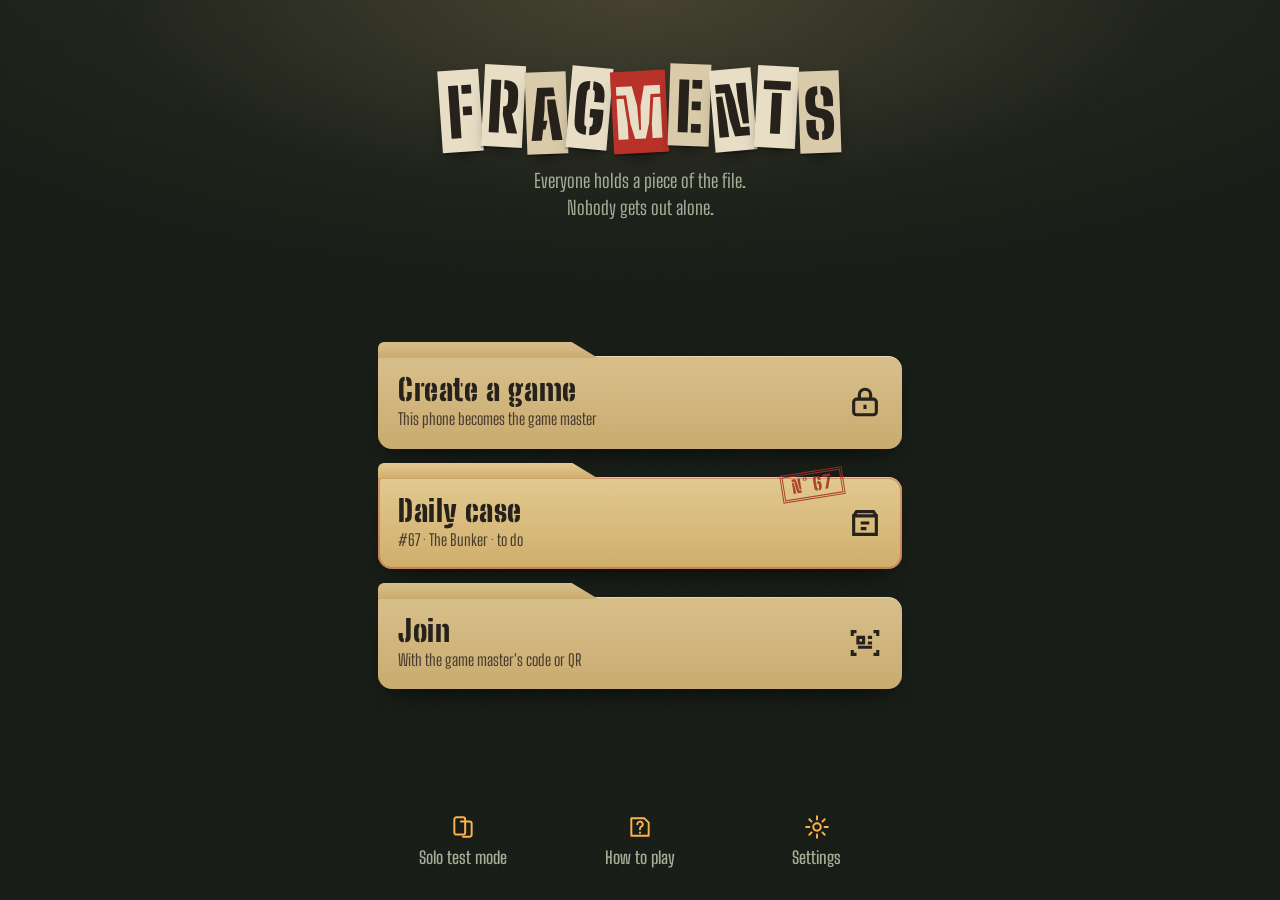
==== index.html @ fb12ce6e "Lot 18 : découpage de app.js et app.css (refactorisation pure) - js/app.js (783 lignes) → app-etat, " ====
<!doctype html>
<html lang="fr">
<head>
<meta charset="utf-8">
<meta name="viewport" content="width=device-width, initial-scale=1, viewport-fit=cover">
<title>Party game entre amis sur téléphone | Fragments</title>
<meta name="description" content="Party game entre amis sur téléphone : un jeu d'évasion coopératif de 3 à 6 joueurs où chacun tient une pièce du dossier. Gratuit, hors ligne et sans compte.">
<meta name="theme-color" content="#1b211a">
<meta name="color-scheme" content="dark">
<link rel="manifest" href="manifest.webmanifest">
<link rel="icon" href="icons/icon-192.png" type="image/png">
<link rel="apple-touch-icon" href="icons/icon-192.png">
<link rel="canonical" href="https://fragments-jeu.github.io/">
<meta property="og:type" content="website">
<meta property="og:site_name" content="Fragments">
<meta property="og:locale" content="fr_FR">
<meta property="og:title" content="Party game entre amis sur téléphone | Fragments">
<meta property="og:description" content="Party game entre amis sur téléphone : un jeu d'évasion coopératif de 3 à 6 joueurs où chacun tient une pièce du dossier. Gratuit, hors ligne et sans compte.">
<meta property="og:url" content="https://fragments-jeu.github.io/">
<meta property="og:image" content="https://fragments-jeu.github.io/og-image.png">
<meta property="og:image:width" content="1200">
<meta property="og:image:height" content="630">
<meta property="og:image:alt" content="Fragments : un F en papiers déchirés sur un bureau sous la lampe">
<meta name="twitter:card" content="summary_large_image">
<link rel="preload" href="fonts/big-shoulders-stencil-display-latin-900-normal.woff2" as="font" type="font/woff2" crossorigin>
<link rel="stylesheet" href="css/app.css">
<link rel="stylesheet" href="css/ecrans.css">
<link rel="stylesheet" href="css/documents.css">
<link rel="stylesheet" href="css/fouille.css">
<link rel="stylesheet" href="css/extras.css">
</head>
<body>
<div id="app" aria-live="polite"></div>
<noscript><p>Fragments est un party game entre amis sur téléphone : un jeu d'évasion coopératif de 3 à 6 joueurs, chacun tient une pièce du dossier. Gratuit, hors ligne, sans compte. Fragments a besoin de JavaScript.</p></noscript>
<script src="js/defi.js"></script>
<script src="js/engine.js"></script>
<script src="js/i18n.js"></script>
<script src="js/qr.js"></script>
<script src="js/docs.js"></script>
<script src="js/audio.js"></script>
<script src="js/autres-jeux.js"></script>
<script src="js/howto.js"></script>
<script src="js/share-image.js"></script>
<script src="js/app-etat.js"></script>
<script src="js/app-joueur.js"></script>
<script src="js/app-mj.js"></script>
<script src="js/app-accueil.js"></script>
<script src="js/app.js"></script>
<script type="application/ld+json">
{
  "@context": "https://schema.org",
  "@type": "VideoGame",
  "name": "Fragments",
  "url": "https://fragments-jeu.github.io/",
  "description": "Party game entre amis sur téléphone : un jeu d'évasion coopératif de 3 à 6 joueurs où chacun tient une pièce du dossier. Gratuit, hors ligne et sans compte.",
  "image": "https://fragments-jeu.github.io/og-image.png",
  "inLanguage": "fr",
  "genre": [
    "Party game",
    "Jeu d'évasion",
    "Coopération"
  ],
  "gamePlatform": [
    "Android",
    "Navigateur web"
  ],
  "applicationCategory": "GameApplication",
  "operatingSystem": "Android, Web",
  "isAccessibleForFree": true,
  "offers": {
    "@type": "Offer",
    "price": "0",
    "priceCurrency": "EUR"
  },
  "author": {
    "@type": "Person",
    "name": "Aulit42369",
    "url": "https://aulit42369.github.io/Site/"
  },
  "playMode": "CoOp",
  "numberOfPlayers": {
    "@type": "QuantitativeValue",
    "minValue": 3,
    "maxValue": 6
  }
}
</script>
</body>
</html>
---- css/app.css ----
/* FRAGMENTS — feuille de style
 * Direction : « dossier sous la lampe ». Bureau d'acier olive, papiers vieillis, voyants ambrés.
 * Chaque scénario repeint le bureau (data-theme sur <body>).
 */
@font-face { font-family: 'Stencil'; src: url('../fonts/big-shoulders-stencil-display-latin-900-normal.woff2') format('woff2'); font-weight: 900; font-display: swap; }
@font-face { font-family: 'Stencil'; src: url('../fonts/big-shoulders-stencil-display-latin-700-normal.woff2') format('woff2'); font-weight: 700; font-display: swap; }
@font-face { font-family: 'Shoulders'; src: url('../fonts/big-shoulders-text-latin-400-normal.woff2') format('woff2'); font-weight: 400; font-display: swap; }
@font-face { font-family: 'Shoulders'; src: url('../fonts/big-shoulders-text-latin-600-normal.woff2') format('woff2'); font-weight: 600; font-display: swap; }
@font-face { font-family: 'Shoulders'; src: url('../fonts/big-shoulders-text-latin-800-normal.woff2') format('woff2'); font-weight: 800; font-display: swap; }
@font-face { font-family: 'Typewriter'; src: url('../fonts/courier-prime-latin-400-normal.woff2') format('woff2'); font-weight: 400; font-display: swap; }
@font-face { font-family: 'Typewriter'; src: url('../fonts/courier-prime-latin-700-normal.woff2') format('woff2'); font-weight: 700; font-display: swap; }
@font-face { font-family: 'Typewriter'; src: url('../fonts/courier-prime-latin-400-italic.woff2') format('woff2'); font-weight: 400; font-style: italic; font-display: swap; }
@font-face { font-family: 'Hand'; src: url('../fonts/caveat-latin-500-normal.woff2') format('woff2'); font-weight: 500; font-display: swap; }
@font-face { font-family: 'Hand'; src: url('../fonts/caveat-latin-700-normal.woff2') format('woff2'); font-weight: 700; font-display: swap; }

:root {
  --desk: #1b211a;
  --desk-2: #252c22;
  --desk-3: #323b2e;
  --rule: #48543f;
  --chalk: #e4e6d6;
  --chalk-dim: #a7ad97;
  --glow: #ffb24a;
  --glow-dim: #5e4520;
  --glow-ghost: rgba(255, 178, 74, 0.08);
  --paper: #e8dec6;
  --paper-2: #d9cba9;
  --ink: #26211a;
  --ink-soft: #5b5244;
  --red: #b8322a;
  --ok: #8fd18a;
  --blue: #1e4a73;
  --blue-line: #cfe3f2;
  --f-stencil: 'Stencil', 'Impact', sans-serif;
  --f-ui: 'Shoulders', 'Arial Narrow', sans-serif;
  --f-type: 'Typewriter', 'Courier New', monospace;
  --f-hand: 'Hand', 'Segoe Print', cursive;
  --safe-b: env(safe-area-inset-bottom, 0px);
  --safe-t: env(safe-area-inset-top, 0px);
  color-scheme: dark;
}
body[data-theme='train'] {
  --desk: #22151a; --desk-2: #301d24; --desk-3: #40272f; --rule: #5c3a44;
  --chalk: #f0e3d4; --chalk-dim: #bca596;
  --glow: #e8c07a; --glow-dim: #5f4a2b; --glow-ghost: rgba(232, 192, 122, 0.08);
}
body[data-theme='manoir'] {
  --desk: #19141f; --desk-2: #241c2c; --desk-3: #33283d; --rule: #4f3f5c;
  --chalk: #ece4f0; --chalk-dim: #ab9db6;
  --glow: #f3d38a; --glow-dim: #5b4a2a; --glow-ghost: rgba(243, 211, 138, 0.08);
}

* { box-sizing: border-box; -webkit-tap-highlight-color: transparent; }
html, body { margin: 0; height: 100%; }
body {
  background-color: var(--desk);
  background-image:
    radial-gradient(120% 70% at 50% -10%, rgba(255, 220, 160, 0.10), transparent 60%),
    url("data:image/svg+xml,%3Csvg xmlns='http://www.w3.org/2000/svg' width='180' height='180'%3E%3Cfilter id='n'%3E%3CfeTurbulence type='fractalNoise' baseFrequency='.9' numOctaves='3' stitchTiles='stitch'/%3E%3CfeColorMatrix values='0 0 0 0 0 0 0 0 0 0 0 0 0 0 0 0 0 0 .55 0'/%3E%3C/filter%3E%3Crect width='180' height='180' filter='url(%23n)' opacity='.35'/%3E%3C/svg%3E");
  color: var(--chalk);
  font-family: var(--f-ui);
  font-size: 18px;
  line-height: 1.4;
  overscroll-behavior: none;
  -webkit-font-smoothing: antialiased;
  transition: background-color 0.6s;
}
button { font: inherit; color: inherit; background: none; border: 0; padding: 0; cursor: pointer; }
input { font: inherit; }
:focus-visible { outline: 2px solid var(--glow); outline-offset: 3px; }
.sr { position: absolute; width: 1px; height: 1px; overflow: hidden; clip: rect(0 0 0 0); }
[hidden] { display: none !important; }

#app { min-height: 100%; display: flex; flex-direction: column; }
.screen { flex: 1; display: flex; flex-direction: column; padding: calc(14px + var(--safe-t)) 18px calc(18px + var(--safe-b)); max-width: 560px; width: 100%; margin: 0 auto; }

/* ---------- barre du haut ---------- */
.topbar { display: flex; align-items: center; gap: 10px; min-height: 44px; margin-bottom: 10px; }
.topbar h2 { margin: 0; font-family: var(--f-stencil); font-weight: 700; font-size: 26px; letter-spacing: 0.04em; flex: 1; }
.iconbtn { width: 44px; height: 44px; display: grid; place-items: center; border-radius: 50%; color: var(--chalk-dim); }
.iconbtn:active { background: var(--desk-3); }
.iconbtn svg { width: 24px; height: 24px; stroke: currentColor; fill: none; stroke-width: 2; stroke-linecap: round; stroke-linejoin: round; }

/* ---------- accueil ---------- */
.home { justify-content: space-between; }
.lamp { position: fixed; inset: 0 0 auto 0; height: 60vh; pointer-events: none; background: radial-gradient(60% 55% at 50% 0%, rgba(255, 214, 150, 0.13), transparent 70%); animation: lamp 7s infinite; z-index: 0; }
@keyframes lamp { 0%, 91%, 100% { opacity: 1; } 92% { opacity: 0.35; } 93% { opacity: 1; } 95% { opacity: 0.6; } 96% { opacity: 1; } }
.home > * { position: relative; z-index: 1; }
.title-wrap { margin-top: 6vh; text-align: center; }
.scraps { display: flex; justify-content: center; gap: 2px; perspective: 600px; }
.scrap {
  display: inline-block; font-family: var(--f-stencil); font-weight: 900; font-size: clamp(44px, 13.4vw, 66px); line-height: 1;
  color: var(--ink); background: var(--paper); padding: 10px 3px 6px; min-width: 0.62em; text-align: center;
  box-shadow: 0 2px 0 rgba(0, 0, 0, 0.25), 0 10px 18px -8px rgba(0, 0, 0, 0.6);
  transform: translate(var(--dx), var(--dy)) rotate(var(--r));
  animation: scrap-in 0.9s cubic-bezier(.2, .9, .25, 1.1) backwards; animation-delay: var(--d);
}
.scrap:nth-child(3n) { background: var(--paper-2); }
.scrap.red { background: var(--red); color: var(--paper); }
@keyframes scrap-in { from { transform: translate(calc(var(--dx) * 9), calc(var(--dy) * 9 - 60px)) rotate(calc(var(--r) * 8)); opacity: 0; } }
.subtitle { margin: 18px auto 0; max-width: 30ch; color: var(--chalk-dim); font-size: 19px; }

.folders { display: grid; gap: 14px; margin: 26px 0 8px; }
.folder {
  position: relative; text-align: left; padding: 18px 20px 18px; border-radius: 4px 14px 14px 14px;
  background: linear-gradient(180deg, #d8bf8a, #c9ab70); color: var(--ink);
  box-shadow: inset 0 1px 0 rgba(255, 255, 255, .35), 0 12px 24px -12px rgba(0, 0, 0, .8);
  margin-top: 14px; display: grid; grid-template-columns: 1fr auto; align-items: center; gap: 4px 12px;
}
.folder::before { content: ''; position: absolute; left: 0; top: -14px; width: 42%; height: 16px; background: inherit; border-radius: 6px 10px 0 0; clip-path: polygon(0 0, 88% 0, 100% 100%, 0 100%); }
.folder b { font-family: var(--f-stencil); font-weight: 900; font-size: 30px; letter-spacing: .02em; line-height: 1; }
.folder span { grid-column: 1; font-size: 16px; color: #4a3d2d; }
.folder svg { grid-row: 1 / 3; grid-column: 2; width: 34px; height: 34px; stroke: var(--ink); fill: none; stroke-width: 2.2; }
.folder.alt { background: linear-gradient(180deg, #a9b59a, #95a285); }
.folder:active { transform: translateY(2px); }
.minor { display: flex; justify-content: space-between; gap: 6px; margin-top: 10px; }
.minor button { flex: 1; padding: 12px 6px; color: var(--chalk-dim); font-weight: 600; font-size: 17px; display: flex; flex-direction: column; align-items: center; gap: 6px; border-radius: 10px; }
.minor button:active { background: var(--desk-3); }
.minor svg { width: 26px; height: 26px; stroke: var(--glow); fill: none; stroke-width: 1.8; stroke-linecap: round; stroke-linejoin: round; }

/* ---------- formulaires / boutons ---------- */
.btn {
  display: flex; width: 100%; align-items: center; justify-content: center; gap: 10px; min-height: 56px; padding: 0 22px; border-radius: 12px;
  font-weight: 800; font-size: 21px; letter-spacing: .02em;
  background: var(--glow); color: #241a08;
  box-shadow: inset 0 -3px 0 rgba(0, 0, 0, .25), 0 0 24px -6px var(--glow);
}
.btn svg { width: 22px; height: 22px; flex: none; stroke: currentColor; fill: none; stroke-width: 2.2; stroke-linecap: round; stroke-linejoin: round; }
.btn:active { transform: translateY(2px); box-shadow: inset 0 -1px 0 rgba(0, 0, 0, .25); }
.btn.ghost { background: transparent; color: var(--chalk); box-shadow: inset 0 0 0 1.5px var(--rule); }
.btn.danger { background: transparent; color: #ff8f84; box-shadow: inset 0 0 0 1.5px #6b2a26; }
.btn[disabled] { opacity: .4; pointer-events: none; }
.row { display: flex; gap: 10px; }
.row > * { flex: 1; }
.stack { display: grid; gap: 12px; }
.label { font-size: 16px; color: var(--chalk-dim); font-weight: 600; margin: 18px 0 8px; }
.grow { flex: 1; }
---- css/ecrans.css ----
/* FRAGMENTS — écrans : création, lobby, console MJ et serrure, onglets, surcouches, fin, vue joueur (suite de app.css). */
/* sélection du scénario */
.dossiers { display: grid; gap: 12px; }
.dossier {
  text-align: left; display: grid; grid-template-columns: 64px 1fr; gap: 0 14px; align-items: center; padding: 14px; border-radius: 12px;
  background: var(--desk-2); box-shadow: inset 0 0 0 1.5px var(--rule);
}
.dossier[aria-pressed='true'] { box-shadow: inset 0 0 0 2px var(--glow), 0 0 26px -10px var(--glow); background: var(--desk-3); }
.dossier .seal { grid-row: 1 / 4; width: 64px; height: 64px; border-radius: 50%; display: grid; place-items: center; background: var(--paper); color: var(--ink); }
.dossier .seal svg { width: 34px; height: 34px; stroke: var(--ink); fill: none; stroke-width: 1.8; }
.dossier[data-theme='train'] .seal { background: #e2c88d; }
.dossier[data-theme='manoir'] .seal { background: #cfc0e0; }
.dossier b { font-family: var(--f-stencil); font-size: 26px; font-weight: 900; line-height: 1.05; }
.dossier i { font-style: normal; color: var(--chalk-dim); font-size: 16px; }
.dossier small { color: var(--glow); font-size: 15px; font-weight: 600; }
.counter { display: grid; grid-template-columns: repeat(4, 1fr); gap: 8px; }
.counter button { height: 64px; border-radius: 12px; font-family: var(--f-stencil); font-size: 34px; font-weight: 900; background: var(--desk-2); box-shadow: inset 0 0 0 1.5px var(--rule); }
.counter button[aria-pressed='true'] { background: var(--glow); color: #241a08; box-shadow: 0 0 20px -6px var(--glow); }
.toggle { display: flex; align-items: center; gap: 14px; padding: 14px 0; border-bottom: 1px solid var(--rule); font-size: 19px; }
.toggle span { flex: 1; }
.toggle small { display: block; color: var(--chalk-dim); font-size: 15px; }
.switch { position: relative; width: 58px; height: 32px; border-radius: 16px; background: var(--desk-3); box-shadow: inset 0 0 0 1.5px var(--rule); flex: none; }
.switch::after { content: ''; position: absolute; left: 4px; top: 4px; width: 24px; height: 24px; border-radius: 50%; background: var(--chalk-dim); transition: transform .2s, background .2s; }
.switch[aria-checked='true'] { background: var(--glow-dim); }
.switch[aria-checked='true']::after { transform: translateX(26px); background: var(--glow); box-shadow: 0 0 10px var(--glow); }

.codefield {
  width: 100%; height: 72px; border-radius: 12px; border: 0; text-align: center; text-transform: uppercase;
  font-family: var(--f-stencil); font-weight: 900; font-size: 38px; letter-spacing: .12em;
  background: #0f130e; color: var(--glow); box-shadow: inset 0 3px 10px rgba(0, 0, 0, .7), inset 0 0 0 1.5px var(--rule);
  text-shadow: 0 0 12px var(--glow);
}
.codefield::placeholder { color: #7e5d2b; text-shadow: none; }
.err { color: #ff8f84; font-size: 16px; min-height: 22px; margin-top: 6px; }

/* ---------- lobby MJ ---------- */
.ticket-code { margin: 6px auto 0; text-align: center; }
.ticket-code .big { font-family: var(--f-stencil); font-weight: 900; font-size: 46px; letter-spacing: .08em; color: var(--glow); text-shadow: 0 0 18px var(--glow); }
.qr { width: 210px; height: 210px; margin: 10px auto; padding: 10px; background: var(--paper); border-radius: 6px; transform: rotate(-1.2deg); box-shadow: 0 16px 30px -14px #000; }
.qr svg { width: 100%; height: 100%; display: block; }
.intro { font-family: var(--f-type); font-size: 17px; line-height: 1.55; color: var(--paper); background: rgba(0, 0, 0, .22); padding: 16px; border-left: 3px solid var(--glow); border-radius: 0 8px 8px 0; }
.intro p { margin: 0 0 10px; }
.intro p:last-child { margin: 0; }

/* ---------- console MJ ---------- */
.vfd {
  position: relative; margin: 2px 0 12px; padding: 14px 16px 10px; border-radius: 14px;
  background: linear-gradient(180deg, #0e110d, #151a13); box-shadow: inset 0 2px 12px #000, 0 0 0 1.5px var(--rule), 0 1px 0 4px var(--desk-2);
}
body[data-theme='train'] .vfd { background: linear-gradient(180deg, #120a0d, #1b1014); }
body[data-theme='manoir'] .vfd { background: linear-gradient(180deg, #0f0b13, #17111c); }
.vfd .time { position: relative; text-align: center; font-family: var(--f-ui); font-weight: 800; font-size: 96px; line-height: .95; font-variant-numeric: tabular-nums; letter-spacing: .02em; }
.vfd .time .ghost { position: absolute; inset: 0; color: var(--glow-ghost); }
.vfd .time .live { position: relative; color: var(--glow); text-shadow: 0 0 6px var(--glow), 0 0 28px color-mix(in srgb, var(--glow) 60%, transparent); }
.vfd.low .time .live { color: #ff6a55; text-shadow: 0 0 6px #ff6a55, 0 0 28px #ff2a10; animation: pulse 1s infinite; }
.vfd.paused .time .live { animation: blink 1.2s steps(2) infinite; }
@keyframes blink { 50% { opacity: .15; } }
@keyframes pulse { 50% { opacity: .7; } }
.vfd .meta { display: flex; justify-content: space-between; align-items: center; margin-top: 6px; color: var(--chalk-dim); font-size: 15px; }
.pips { display: flex; gap: 7px; }
.pip { width: 14px; height: 14px; border-radius: 50%; background: #2a2f27; box-shadow: inset 0 1px 2px #000; }
.pip.done { background: var(--ok); box-shadow: 0 0 10px var(--ok); }
.pip.now { background: var(--glow); box-shadow: 0 0 10px var(--glow); animation: pulse 1.6s infinite; }
.stage-head { display: flex; align-items: baseline; gap: 10px; margin: 2px 0 2px; }
.stage-head .n { font-family: var(--f-stencil); font-weight: 900; font-size: 18px; color: var(--glow); }
.stage-head h3 { margin: 0; font-family: var(--f-stencil); font-weight: 900; font-size: 30px; line-height: 1.05; }
.prompt { color: var(--chalk-dim); font-size: 17px; margin: 0 0 10px; }
.prompt a.legal { display: inline-block; padding: 10px 0; color: var(--glow); }

/* serrure */
.lock { border-radius: 16px; padding: 14px; background: linear-gradient(180deg, #3b3f37, #2a2d27); box-shadow: inset 0 1px 0 rgba(255, 255, 255, .12), 0 18px 30px -18px #000; }
body[data-theme='train'] .lock { background: linear-gradient(180deg, #5a4630, #3c2e1f); }
body[data-theme='manoir'] .lock { background: linear-gradient(180deg, #403448, #2b2231); }
.slots { display: flex; justify-content: center; gap: 6px; padding: 12px 8px; border-radius: 10px; background: #0d0f0c; box-shadow: inset 0 2px 8px #000; min-height: 66px; flex-wrap: wrap; }
.slot { width: 34px; height: 44px; display: grid; place-items: center; border-bottom: 2px solid #3e4639; font-family: var(--f-stencil); font-weight: 900; font-size: 34px; color: var(--glow); text-shadow: 0 0 10px var(--glow); }
.slot.cur { border-color: var(--glow); }
.slots.wrong { animation: shake .4s; }
.slots.wrong .slot { color: #ff6a55; text-shadow: 0 0 10px #ff2a10; }
.slots.right .slot { color: var(--ok); text-shadow: 0 0 12px var(--ok); }
@keyframes shake { 20%, 60% { transform: translateX(-8px); } 40%, 80% { transform: translateX(8px); } }
.keys { display: grid; gap: 7px; margin-top: 12px; }
.keys.digits { grid-template-columns: repeat(3, 1fr); }
.keys.letters { grid-template-columns: repeat(10, 1fr); gap: 5px; }
.key {
  height: 58px; border-radius: 10px; font-family: var(--f-stencil); font-weight: 900; font-size: 28px; color: #e9e6da;
  background: linear-gradient(180deg, #5a5f55, #44483f); box-shadow: inset 0 1px 0 rgba(255, 255, 255, .25), inset 0 -3px 0 rgba(0, 0, 0, .35), 0 3px 4px -2px #000;
}
.keys.letters .key { height: 50px; font-size: 21px; border-radius: 7px; }
.key:active { transform: translateY(2px); box-shadow: inset 0 1px 0 rgba(255, 255, 255, .15), 0 1px 2px #000; background: linear-gradient(180deg, #4b5047, #3a3e36); }
.key.fn { font-family: var(--f-ui); font-size: 17px; font-weight: 800; }
.key.go { background: linear-gradient(180deg, #e5a845, #b67d23); color: #241a08; }
.keys.letters .key.wide { grid-column: span 2; }
.keys.letters .key.wide3 { grid-column: span 3; }

.tools { display: grid; grid-template-columns: 1fr 1fr; gap: 10px; margin-top: 12px; }
.tools .btn { min-height: 50px; font-size: 18px; }
.hintbox { margin-top: 12px; display: grid; gap: 8px; }
.hint { font-family: var(--f-type); font-size: 16px; color: var(--ink); background: #f3e7a6; padding: 12px 14px 12px 40px; position: relative; transform: rotate(-.4deg); box-shadow: 0 8px 14px -10px #000; }
.hint:nth-child(2) { transform: rotate(.5deg); }
.hint::before { content: attr(data-n); position: absolute; left: 12px; top: 10px; font-family: var(--f-stencil); font-weight: 900; color: var(--red); font-size: 20px; }

/* onglets mode MJ joueur / solo */
.tabs { display: flex; gap: 6px; overflow-x: auto; margin: 0 -18px 12px; padding: 0 18px 2px; scrollbar-width: none; }
.tabs button { flex: none; padding: 9px 16px; border-radius: 999px; font-weight: 800; font-size: 16px; color: var(--chalk-dim); box-shadow: inset 0 0 0 1.5px var(--rule); }
.tabs button[aria-selected='true'] { background: var(--chalk); color: var(--desk); box-shadow: none; }

/* ---------- surcouches ---------- */
.overlay { position: fixed; inset: 0; z-index: 50; display: flex; align-items: center; justify-content: center; padding: 20px; background: rgba(5, 6, 4, .82); backdrop-filter: blur(3px); animation: fade .25s; }
@keyframes fade { from { opacity: 0; } }
.card { width: 100%; max-width: 440px; border-radius: 16px; padding: 24px 20px; background: var(--desk-2); box-shadow: 0 0 0 1.5px var(--rule), 0 30px 60px -20px #000; }
.card h3 { margin: 0 0 8px; font-family: var(--f-stencil); font-weight: 900; font-size: 32px; }
.card p { margin: 0 0 14px; color: var(--chalk-dim); }
.password { margin: 8px 0 18px; padding: 18px 10px; text-align: center; background: var(--paper); color: var(--ink); font-family: var(--f-stencil); font-weight: 900; font-size: 40px; letter-spacing: .14em; transform: rotate(-1deg); box-shadow: 0 14px 24px -12px #000; position: relative; }
.password::after { content: ''; position: absolute; left: 50%; top: -10px; width: 80px; height: 22px; margin-left: -40px; background: rgba(240, 230, 200, .55); transform: rotate(3deg); }

/* ---------- fin ---------- */
.end { text-align: center; justify-content: center; gap: 4px; }
.end .verdict { font-family: var(--f-stencil); font-weight: 900; font-size: 54px; line-height: 1; margin: 10px 0 4px; }
.stars { display: flex; justify-content: center; gap: 10px; margin: 16px 0; }
.stars svg { width: 62px; height: 62px; }
.stars .on path { fill: var(--glow); stroke: var(--glow); }
.stars .on svg { overflow: visible; filter: drop-shadow(0 0 8px var(--glow)); }
.stars .off path { fill: none; stroke: var(--rule); stroke-width: 1.5; }
.stars span { animation: star-in .6s cubic-bezier(.2, 1.4, .4, 1) backwards; }
.stars span:nth-child(2) { animation-delay: .25s; }
.stars span:nth-child(3) { animation-delay: .5s; }
@keyframes star-in { from { transform: scale(0) rotate(-60deg); opacity: 0; } }
.stats { display: grid; grid-template-columns: repeat(3, 1fr); gap: 8px; margin: 10px 0 18px; }
.stats div { padding: 12px 6px; border-radius: 10px; background: var(--desk-2); }
.stats b { display: block; font-family: var(--f-stencil); font-weight: 900; font-size: 30px; color: var(--glow); }
.stats small { color: var(--chalk-dim); font-size: 15px; }
.share-text { font-family: var(--f-type); font-size: 15px; background: rgba(0, 0, 0, .3); padding: 12px; border-radius: 8px; margin-bottom: 14px; color: var(--paper); }

/* ---------- vue joueur ---------- */
.pl-head { display: flex; align-items: center; gap: 10px; }
.pl-head .badge { font-family: var(--f-stencil); font-weight: 900; font-size: 20px; color: #241a08; background: var(--glow); padding: 4px 10px; border-radius: 6px; }
.pl-head .what { flex: 1; min-width: 0; }
.pl-head .what small { display: block; color: var(--chalk-dim); font-size: 15px; }
.pl-head .what b { display: block; font-family: var(--f-stencil); font-weight: 900; font-size: 24px; line-height: 1.05; white-space: nowrap; overflow: hidden; text-overflow: ellipsis; }
.deck { display: flex; overflow-x: auto; scroll-snap-type: x mandatory; gap: 14px; margin: 12px -18px 0; padding: 8px 18px 14px; scrollbar-width: none; flex: 1; align-items: flex-start; }
.deck::-webkit-scrollbar { display: none; }
.deck > .doc { scroll-snap-align: center; flex: 0 0 calc(100% - 8px); }
.dots { display: flex; justify-content: center; gap: 8px; min-height: 12px; }
.dots i { width: 8px; height: 8px; border-radius: 50%; background: var(--rule); transition: background .2s, transform .2s; }
.dots i.on { background: var(--glow); transform: scale(1.3); }
.passbar { display: flex; gap: 8px; margin-top: 10px; padding-top: 12px; border-top: 1px dashed var(--rule); }
.passbar input { flex: 1; min-width: 0; height: 56px; padding: 0 14px; border-radius: 12px; border: 0; text-transform: uppercase; letter-spacing: .1em; font-family: var(--f-stencil); font-weight: 900; font-size: 24px; background: #0f130e; color: var(--glow); box-shadow: inset 0 2px 8px #000, inset 0 0 0 1.5px var(--rule); }
.passbar input::placeholder { color: var(--chalk-dim); letter-spacing: 0; font-family: var(--f-ui); font-weight: 600; font-size: 17px; text-transform: none; }
.passbar .btn { min-height: 56px; padding: 0 18px; width: auto; }
---- css/documents.css ----
/* FRAGMENTS — documents (papier, note, téléscripteur, polaroid, plan, calque, billet, tarot) + comment jouer. */
/* ================= DOCUMENTS ================= */
.doc { position: relative; color: var(--ink); font-family: var(--f-type); font-size: 16.5px; line-height: 1.5; padding: 20px 18px 18px; }
.doc .dref { font-family: var(--f-type); font-size: 13px; color: var(--ink-soft); margin-bottom: 6px; }
.doc .dtitle { font-family: var(--f-type); font-weight: 700; font-size: 18px; margin: 0 0 12px; line-height: 1.25; }
.doc p { margin: 0 0 10px; }
.doc b, .doc strong { font-weight: 700; background: linear-gradient(transparent 60%, rgba(184, 50, 42, .22) 60%); }
.redact { background: #111; color: #111; padding: 0 2px; border-radius: 1px; letter-spacing: -.02em; user-select: none; }
.doc ul { margin: 0 0 10px; padding-left: 18px; }
.doc li { margin-bottom: 6px; }
.doc table { width: 100%; border-collapse: collapse; margin: 4px 0 10px; font-size: 15px; }
.doc th { text-align: left; font-weight: 700; border-bottom: 1.5px solid currentColor; padding: 4px 4px; }
.doc td { border-bottom: 1px dotted rgba(0, 0, 0, .35); padding: 5px 4px; vertical-align: top; }
.doc .sign { font-family: var(--f-hand); font-size: 26px; text-align: right; margin-top: 6px; color: #23396e; }
.doc .stamp {
  position: absolute; right: 14px; bottom: 16px; transform: rotate(-12deg); padding: 3px 10px; border: 3px double var(--red); color: var(--red);
  font-family: var(--f-stencil); font-weight: 900; font-size: 22px; opacity: .9; mix-blend-mode: multiply; pointer-events: none;
}
.doc svg.fig { display: block; width: 100%; height: auto; margin: 4px 0 10px; }

/* papier dactylographié */
.doc.paper, .doc.file, .doc.diary {
  background: var(--paper);
  background-image: url("data:image/svg+xml,%3Csvg xmlns='http://www.w3.org/2000/svg' width='200' height='200'%3E%3Cfilter id='n'%3E%3CfeTurbulence type='fractalNoise' baseFrequency='.65' numOctaves='2'/%3E%3CfeColorMatrix values='0 0 0 0 .45 0 0 0 0 .35 0 0 0 0 .2 0 0 0 .5 0'/%3E%3C/filter%3E%3Crect width='200' height='200' filter='url(%23n)' opacity='.28'/%3E%3C/svg%3E"),
    radial-gradient(130% 90% at 50% 40%, transparent 55%, rgba(120, 80, 30, .25));
  box-shadow: 0 1px 0 rgba(255, 255, 255, .4) inset, 0 18px 30px -18px #000;
  border-radius: 2px;
}
.doc.file { padding-top: 34px; }
.doc.file::before { content: ''; position: absolute; left: 18px; top: 12px; width: 46px; height: 10px; border-radius: 5px; background: #8b8b85; box-shadow: 70px 0 0 #8b8b85; opacity: .55; }
.doc.file .dref { position: absolute; right: 14px; top: 10px; }
.doc.diary { background-color: #efe4cf; font-family: var(--f-hand); font-size: 25px; line-height: 1.25; color: #2d2a52; padding-left: 38px; background-image: repeating-linear-gradient(transparent 0 30px, rgba(70, 90, 160, .22) 30px 31px), linear-gradient(90deg, transparent 26px, rgba(184, 50, 42, .4) 26px 27.5px, transparent 27.5px); }
.doc.diary .dtitle { font-family: var(--f-hand); font-size: 28px; font-weight: 700; color: #2d2a52; }
.doc.diary .dref { font-family: var(--f-type); }

/* note manuscrite */
.doc.note {
  background: #f1e9a8; font-family: var(--f-hand); font-size: 26px; line-height: 1.2; color: #23285a; transform: rotate(-.8deg);
  box-shadow: 0 22px 26px -20px #000; clip-path: polygon(0 2%, 7% 0, 18% 1.5%, 33% 0, 51% 1%, 68% 0, 84% 1.6%, 100% 0, 99% 100%, 0 99%);
}
.doc.note .dtitle { font-family: var(--f-hand); font-size: 22px; font-weight: 500; color: #6d6435; margin-bottom: 6px; }
.doc.note .dref { display: none; }
.doc.note b { background: linear-gradient(transparent 70%, rgba(220, 60, 40, .45) 70%); }

/* téléscripteur */
.doc.telex {
  background: #ece9df; font-family: var(--f-type); text-transform: none; letter-spacing: .01em;
  border-top: 10px solid transparent; border-bottom: 10px solid transparent;
  background-image: radial-gradient(circle at 8px 50%, var(--desk) 3.2px, transparent 3.6px), radial-gradient(circle at calc(100% - 8px) 50%, var(--desk) 3.2px, transparent 3.6px);
  background-size: 16px 18px; background-repeat: repeat-y; background-position: 0 0, 100% 0;
  padding-left: 26px; padding-right: 26px; box-shadow: 0 18px 30px -18px #000;
}
.doc.telex::before { content: ''; position: absolute; left: 0; right: 0; top: -10px; height: 10px; background: linear-gradient(-45deg, #ece9df 5px, transparent 0), linear-gradient(45deg, #ece9df 5px, transparent 0); background-size: 10px 10px; }
.doc.telex::after { content: ''; position: absolute; left: 0; right: 0; bottom: -10px; height: 10px; background: linear-gradient(-135deg, #ece9df 5px, transparent 0), linear-gradient(135deg, #ece9df 5px, transparent 0); background-size: 10px 10px; }
.doc.telex .dtitle { font-weight: 700; letter-spacing: .06em; border-bottom: 1px dashed #777; padding-bottom: 8px; }

/* polaroid */
.doc.polaroid { background: #f6f4ee; padding: 14px 14px 18px; transform: rotate(.9deg); box-shadow: 0 22px 30px -18px #000; }
.doc.polaroid .photo { color: #e9e3d0; background: #1c1d1a; padding: 12px; border-radius: 1px; box-shadow: inset 0 0 40px rgba(0, 0, 0, .9); filter: sepia(.25) contrast(1.05); }
.doc.polaroid .photo svg.fig { margin: 0; }
.doc.polaroid .dtitle { font-family: var(--f-hand); font-size: 26px; font-weight: 700; margin: 10px 0 2px; text-align: center; }
.doc.polaroid .dref { position: absolute; top: 18px; right: 20px; color: #ddd; font-size: 12px; z-index: 1; }
.doc.polaroid p { font-family: var(--f-hand); font-size: 21px; text-align: center; color: #3b3a35; margin: 0; }

/* plan bleu */
.doc.blueprint {
  background-color: var(--blue); color: var(--blue-line); border-radius: 3px;
  background-image: linear-gradient(rgba(207, 227, 242, .09) 1px, transparent 1px), linear-gradient(90deg, rgba(207, 227, 242, .09) 1px, transparent 1px);
  background-size: 18px 18px; box-shadow: 0 18px 30px -18px #000, inset 0 0 0 6px rgba(207, 227, 242, .12);
}
.doc.blueprint .dref, .doc.blueprint .dtitle { color: var(--blue-line); }
.doc.blueprint .dtitle { letter-spacing: .05em; }
.doc.blueprint b { background: none; text-decoration: underline; }

/* calque */
.doc.calque {
  color: #3a3d3a; border-radius: 3px;
  background: linear-gradient(135deg, rgba(240, 244, 236, .82), rgba(222, 230, 220, .72));
  box-shadow: 0 18px 30px -18px #000, inset 0 0 0 1px rgba(255, 255, 255, .5);
}

/* billet */
.doc.ticket {
  background: #e7d6a8; color: #3a2a12; border-radius: 6px;
  -webkit-mask: radial-gradient(circle 12px at 0 50%, transparent 98%, #000) left / 51% 100% no-repeat, radial-gradient(circle 12px at 100% 50%, transparent 98%, #000) right / 51% 100% no-repeat;
  mask: radial-gradient(circle 12px at 0 50%, transparent 98%, #000) left / 51% 100% no-repeat, radial-gradient(circle 12px at 100% 50%, transparent 98%, #000) right / 51% 100% no-repeat;
  box-shadow: inset 0 0 0 6px #e7d6a8, inset 0 0 0 7.5px #a2874d;
}
.doc.ticket .dtitle { font-family: var(--f-stencil); font-weight: 900; font-size: 24px; letter-spacing: .03em; }

/* tarot */
.doc.tarot {
  background: #1d1626; color: #ecd9a4; border-radius: 14px; padding: 16px; text-align: center;
  box-shadow: 0 0 0 2px #ecd9a4 inset, 0 0 0 7px #1d1626 inset, 0 0 0 8px rgba(236, 217, 164, .5) inset, 0 20px 30px -18px #000;
}
.doc.tarot .dref { color: rgba(236, 217, 164, .6); }
.doc.tarot .dtitle { display: none; }
.doc.tarot p { font-family: var(--f-hand); font-size: 22px; color: #ecd9a4; }
.tarot-card .num { font-family: var(--f-stencil); font-weight: 900; font-size: 44px; line-height: 1; }
.tarot-card .name { font-family: var(--f-stencil); font-weight: 700; font-size: 26px; letter-spacing: .08em; margin-top: 6px; }
.tarot-card svg { width: 44%; margin: 10px auto; display: block; }

.bigtext { font-family: var(--f-stencil); font-weight: 900; font-size: 40px; letter-spacing: .14em; text-align: center; margin: 8px 0 12px; word-break: break-all; }
.strip { display: grid; grid-template-columns: repeat(13, 1fr); gap: 2px; font-family: var(--f-stencil); font-weight: 900; font-size: 22px; text-align: center; }
.strip span { border-bottom: 1px solid currentColor; padding: 2px 0; }
.inkletter { display: flex; justify-content: flex-end; margin-top: 6px; }
.inkletter span { width: 58px; height: 58px; border-radius: 50%; display: grid; place-items: center; border: 2.5px solid #a3241c; color: #a3241c; font-family: var(--f-hand); font-weight: 700; font-size: 40px; transform: rotate(-8deg); }

/* ---------- comment jouer ---------- */
.howto { counter-reset: s; display: grid; gap: 16px; }
.step { display: grid; grid-template-columns: 112px 1fr; gap: 14px; align-items: center; }
.step svg { width: 112px; height: 112px; }
.step h4 { margin: 0 0 4px; font-family: var(--f-stencil); font-weight: 900; font-size: 24px; }
.step h4::before { counter-increment: s; content: counter(s) '. '; color: var(--glow); }
.step p { margin: 0; color: var(--chalk-dim); font-size: 17px; }

.toast { position: fixed; left: 50%; bottom: calc(24px + var(--safe-b)); transform: translateX(-50%); z-index: 60; background: var(--chalk); color: var(--desk); padding: 12px 18px; border-radius: 10px; font-weight: 800; box-shadow: 0 10px 30px #000; animation: fade .2s; }
.flash-ok { animation: flashok .9s; }
@keyframes flashok { 0% { box-shadow: inset 0 0 0 100vmax rgba(143, 209, 138, .25); } 100% { box-shadow: inset 0 0 0 100vmax transparent; } }

@media (prefers-reduced-motion: reduce) {
  *, *::before, *::after { animation-duration: .01ms !important; animation-iteration-count: 1 !important; transition-duration: .01ms !important; }
}
---- css/fouille.css ----
/* FRAGMENTS — fouille des pièces, trouvailles, feuille de fouille, Dossier du jour. */
/* ================= v1.1 : FOUILLE ================= */
.pview { display: flex; flex-direction: column; gap: 10px; }
.seg { display: grid; grid-template-columns: 1fr 1fr; gap: 4px; padding: 4px; border-radius: 12px; background: rgba(0, 0, 0, .28); box-shadow: inset 0 0 0 1px var(--rule); }
.seg button { min-height: 44px; border-radius: 9px; font-weight: 800; font-size: 17px; color: var(--chalk-dim); display: flex; align-items: center; justify-content: center; gap: 8px; }
.seg button[aria-selected='true'] { background: var(--desk-3); color: var(--chalk); box-shadow: 0 2px 0 rgba(0, 0, 0, .35), inset 0 1px 0 rgba(255, 255, 255, .06); }
.seg .count { min-width: 24px; height: 24px; padding: 0 6px; border-radius: 12px; background: var(--glow); color: #241a08; font-size: 15px; display: inline-grid; place-items: center; }

.scene-wrap { position: relative; border-radius: 14px; overflow: hidden; background: #000; box-shadow: 0 0 0 1.5px var(--rule), 0 18px 34px -16px #000; }
.scene-wrap::after { content: ''; position: absolute; inset: 0; pointer-events: none; box-shadow: inset 0 0 50px rgba(0, 0, 0, .7); border-radius: 14px; }
.scene { display: block; width: 100%; height: auto; touch-action: manipulation; }
.zone-name { position: absolute; left: 10px; top: 8px; padding: 3px 10px; border-radius: 6px; background: rgba(0, 0, 0, .55); font-family: var(--f-stencil); font-weight: 700; font-size: 16px; letter-spacing: .04em; color: var(--chalk); pointer-events: none; z-index: 1; }
.hs { cursor: pointer; outline: none; }
.hs .hit { fill: transparent; }
.hs .ring { fill: rgba(255, 210, 140, .06); stroke: var(--glow); stroke-width: 1.4; stroke-dasharray: 3 4; opacity: .75; transform-box: fill-box; transform-origin: center; animation: hs-breathe 2.6s ease-in-out infinite; }
.hs .glint { fill: #fff6dc; filter: drop-shadow(0 0 3px var(--glow)); animation: glint 2.6s ease-in-out infinite; }
.hs:nth-of-type(2n) .ring, .hs:nth-of-type(2n) .glint { animation-delay: -1.3s; }
.hs .pad { fill: none; stroke: var(--glow); stroke-width: 1.6; stroke-linejoin: round; }
.hs .mark { fill: none; stroke-width: 2.6; stroke-linecap: round; stroke-linejoin: round; }
.hs.got .ring { stroke: var(--ok); stroke-dasharray: none; fill: rgba(143, 209, 138, .14); animation: none; opacity: 1; }
.hs.got .mark { stroke: var(--ok); }
.hs.empty .ring { stroke: var(--chalk-dim); stroke-dasharray: none; fill: rgba(0, 0, 0, .35); animation: none; opacity: .6; }
.hs.empty .mark { stroke: var(--chalk-dim); }
.hs:focus-visible .ring { stroke-width: 3; opacity: 1; }
@keyframes hs-breathe { 0%, 100% { transform: scale(1); opacity: .55; } 50% { transform: scale(1.08); opacity: .95; } }
@keyframes glint { 0%, 100% { opacity: .35; } 50% { opacity: 1; } }

.rule { margin: 0; font-size: 16px; color: var(--chalk-dim); }
.spots { display: grid; grid-template-columns: 1fr 1fr; gap: 7px; }
.spot { text-align: left; padding: 9px 12px; border-radius: 10px; background: var(--desk-2); box-shadow: inset 0 0 0 1.5px var(--rule); min-height: 52px; }
.spot span { display: block; font-weight: 800; font-size: 16px; line-height: 1.15; }
.spot small { display: block; font-size: 14px; color: var(--glow); font-weight: 600; }
.spot.done small { color: var(--chalk-dim); }
.spot.got { box-shadow: inset 0 0 0 1.5px rgba(143, 209, 138, .6); }
.spot.got small { color: var(--ok); }
.spot:active { transform: translateY(1px); }
.progress { margin: 0; text-align: center; font-size: 15px; color: var(--chalk-dim); }

/* trouvailles */
.inv-bar { display: grid; grid-template-columns: 52px 1fr 52px; align-items: center; gap: 8px; }
.navbtn { width: 52px; height: 52px; border-radius: 50%; display: grid; place-items: center; background: var(--desk-3); box-shadow: inset 0 0 0 1.5px var(--rule), 0 4px 10px -6px #000; color: var(--chalk); }
.navbtn svg { width: 26px; height: 26px; stroke: currentColor; fill: none; stroke-width: 2.4; stroke-linecap: round; stroke-linejoin: round; }
.navbtn.next svg { transform: scaleX(-1); }
.navbtn[disabled] { opacity: .3; }
.navbtn:not([disabled]):active { background: var(--glow); color: #241a08; }
.inv-pos { text-align: center; line-height: 1.15; }
.inv-pos b { display: block; font-family: var(--f-stencil); font-weight: 900; font-size: 22px; color: var(--glow); }
.inv-pos small { color: var(--chalk-dim); font-size: 14px; }
.inv-dots { display: flex; justify-content: center; gap: 4px; margin-top: 2px; }
.inv-dots .dot { width: 28px; height: 28px; position: relative; }
.inv-dots .dot::after { content: ''; position: absolute; left: 50%; top: 50%; width: 9px; height: 9px; margin: -4.5px 0 0 -4.5px; border-radius: 50%; background: var(--rule); transition: transform .2s, background .2s; }
.inv-dots .dot.on::after { background: var(--glow); transform: scale(1.35); }
.inv-doc { margin-top: 10px; padding: 4px 2px 10px; touch-action: pan-y; animation: doc-in .28s ease-out; }
@keyframes doc-in { from { opacity: 0; transform: translateY(8px) rotate(-.6deg); } }
.inv-empty { text-align: center; padding: 30px 10px; color: var(--chalk-dim); border: 1.5px dashed var(--rule); border-radius: 14px; }
.inv-empty p:first-child { font-family: var(--f-stencil); font-weight: 700; font-size: 24px; color: var(--chalk); margin: 0 0 6px; }
.inv-empty .btn { max-width: 220px; margin: 14px auto 0; }

/* feuille de fouille */
.sheet-wrap { position: fixed; inset: 0; z-index: 55; display: flex; align-items: flex-end; justify-content: center; background: rgba(4, 5, 3, .66); animation: fade .2s; }
.sheet { width: 100%; max-width: 560px; padding: 22px 20px calc(22px + var(--safe-b)); border-radius: 20px 20px 0 0; background: var(--desk-2); box-shadow: 0 -1px 0 var(--rule), 0 -20px 40px -10px #000; animation: sheet-up .28s cubic-bezier(.2, .9, .3, 1); }
@keyframes sheet-up { from { transform: translateY(60%); } }
.sheet h3 { margin: 0 0 12px; font-family: var(--f-stencil); font-weight: 900; font-size: 28px; }
.sheet p { color: var(--chalk-dim); margin: 0 0 14px; }
.sheet .row { margin-top: 14px; }
.search-anim { position: relative; height: 92px; border-radius: 12px; overflow: hidden; background: #0b0d0a; display: grid; place-items: center; color: var(--chalk-dim); font-weight: 600; }
.search-anim .beam { position: absolute; top: -40%; width: 120px; height: 180%; background: radial-gradient(closest-side, rgba(255, 220, 160, .55), transparent); animation: beam .75s ease-in-out; left: -30%; filter: blur(2px); }
.search-anim span { position: relative; }
@keyframes beam { 0% { left: -30%; } 50% { left: 70%; } 100% { left: 25%; } }
.flavor { font-family: var(--f-type); font-size: 17px; color: var(--paper) !important; padding: 12px 14px; border-left: 3px solid var(--rule); background: rgba(0, 0, 0, .25); }
.flavor.nothing { font-family: var(--f-stencil); font-weight: 700; font-size: 26px; text-align: center; border: 0; background: none; color: var(--chalk-dim) !important; }
.found-title { font-family: var(--f-stencil); font-weight: 900; font-size: 22px; color: var(--ok); margin-bottom: 8px; }
.tag { padding: 12px 14px; margin-bottom: 8px; color: var(--ink); background: var(--paper); border-radius: 2px; transform: rotate(-.6deg); box-shadow: 0 10px 18px -12px #000; }
.tag:nth-child(odd) { transform: rotate(.5deg); }
.tag b { display: block; font-family: var(--f-type); font-size: 16px; }
.tag small { font-family: var(--f-type); color: var(--ink-soft); }
.tag.note { background: #f1e9a8; } .tag.blueprint { background: var(--blue); color: var(--blue-line); } .tag.blueprint small { color: var(--blue-line); }
.tag.tarot { background: #1d1626; color: #ecd9a4; } .tag.tarot small { color: rgba(236, 217, 164, .7); } .tag.telex { background: #ece9df; } .tag.ticket { background: #e7d6a8; }
.hold { position: relative; width: 100%; height: 64px; margin-bottom: 10px; border-radius: 14px; overflow: hidden; background: #0b0d0a; box-shadow: inset 0 0 0 2px var(--glow); color: var(--glow); font-weight: 800; font-size: 19px; user-select: none; -webkit-user-select: none; touch-action: none; }
.hold .fill { position: absolute; inset: 0; width: 0; background: var(--glow); }
.hold.holding .fill { width: 100%; transition: width .9s linear; }
.hold .lbl { position: relative; mix-blend-mode: difference; color: #fff; }

/* ================= Dossier du jour ================= */
.folder.daily { background: linear-gradient(180deg, #e2c98f, #cfae6c); box-shadow: inset 0 1px 0 rgba(255, 255, 255, .4), inset 0 0 0 2px rgba(184, 50, 42, .35), 0 12px 24px -12px rgba(0, 0, 0, .8); overflow: visible; }
.folder.daily .stamp {
  position: absolute; right: 58px; top: -6px; transform: rotate(-9deg); padding: 1px 8px; border: 3px double var(--red); color: var(--red);
  font: normal 900 18px/1.1 var(--f-stencil); letter-spacing: .04em; opacity: .82; mix-blend-mode: multiply; pointer-events: none;
  animation: stamp-in .5s cubic-bezier(.2, 1.6, .4, 1) .3s backwards;
}
@keyframes stamp-in { from { transform: rotate(-30deg) scale(2.2); opacity: 0; } }
.flame { display: inline-flex; align-items: center; gap: 2px; margin-left: 8px; font-weight: 800; color: #8a2a1f; white-space: nowrap; }
.flame svg { width: 18px; height: 18px; fill: var(--red); stroke: #6d1d15; stroke-width: 1.2; }
.folder .flame svg { grid-row: auto; grid-column: auto; width: 18px; height: 18px; fill: var(--red); stroke: #6d1d15; stroke-width: 1.2; }
.daily-tag { color: var(--glow); margin: 6px 0 0; letter-spacing: .12em; }
.streak { display: grid; justify-items: center; gap: 2px; margin: 0 0 14px; padding: 10px 12px; border: 1px dashed var(--rule); border-radius: 10px; }
.streak span { font-weight: 800; font-size: 18px; color: var(--chalk); }
.streak .flame { margin: 0; font-size: 26px; color: var(--glow); }
.streak .flame svg { width: 28px; height: 28px; fill: var(--glow); stroke: var(--glow-dim); }
.streak small { color: var(--chalk-dim); font-size: 15px; }
.share-ta { width: 100%; margin-bottom: 14px; padding: 10px; border-radius: 8px; border: 1px solid var(--rule); background: rgba(0, 0, 0, .35); color: var(--paper); font: 15px/1.4 var(--f-type); resize: none; }
.share-ta:focus { outline: 3px solid var(--glow); outline-offset: 2px; }
.share-text { white-space: pre-line; overflow-wrap: anywhere; }
---- css/extras.css ----
/* FRAGMENTS — compléments (app.css dépasse déjà 400 lignes) : choix de la langue, carte « Les autres jeux d'Aulit ». */

/* Langue : deux pastilles FR / EN, façon touches de machine à écrire */
.langs { display: flex; gap: 6px; padding: 4px; border-radius: 12px; background: rgba(0, 0, 0, .28); box-shadow: inset 0 0 0 1px var(--rule); }
.langs button { min-width: 54px; min-height: 44px; border-radius: 9px; font: 700 17px var(--f-type); letter-spacing: .08em; color: var(--chalk-dim); }
.langs button[aria-pressed='true'] { background: var(--paper); color: var(--ink); box-shadow: 0 2px 0 rgba(0, 0, 0, .45); }
.langs button:focus-visible { outline: 2px solid var(--glow); outline-offset: 2px; }

/* Autres jeux : une fiche d'archives posée sur le bureau */
.autres { position: relative; margin: 26px 0 8px; padding: 22px 18px 10px; background: var(--paper); color: var(--ink);
  border-radius: 4px 4px 6px 6px; transform: rotate(-.6deg); box-shadow: 0 10px 24px rgba(0, 0, 0, .45), inset 0 0 40px rgba(91, 82, 68, .18); }
.autres::after { content: ''; position: absolute; top: -10px; right: 30px; width: 70px; height: 22px; background: rgba(232, 222, 198, .55);
  transform: rotate(4deg); box-shadow: 0 1px 2px rgba(0, 0, 0, .25); }
.autres-tab { position: absolute; top: -14px; left: 14px; padding: 2px 12px; background: var(--paper-2); border-radius: 6px 6px 0 0;
  font: 700 13px var(--f-type); letter-spacing: .16em; text-transform: uppercase; color: var(--ink-soft); }
.autres h3 { margin: 0 0 6px; font: 900 24px var(--f-stencil); letter-spacing: .04em; color: var(--ink); }
.autres ul { list-style: none; margin: 0; padding: 0; }
.autres li + li { border-top: 1px dashed rgba(91, 82, 68, .45); }
.autres a { display: grid; grid-template-columns: auto 1fr auto; grid-template-areas: 'n b f' 'n s f'; column-gap: 12px; align-items: center;
  min-height: 64px; padding: 10px 2px; color: inherit; text-decoration: none; }
.autres a i { grid-area: n; font: 700 13px var(--f-type); font-style: normal; color: var(--red); transform: rotate(-8deg); }
.autres a b { grid-area: b; font: 900 21px var(--f-stencil); letter-spacing: .05em; }
.autres a span { grid-area: s; font: 400 15px var(--f-type); color: var(--ink-soft); line-height: 1.3; }
.autres a svg { grid-area: f; width: 22px; height: 22px; fill: none; stroke: var(--red); stroke-width: 2.4; stroke-linecap: round; stroke-linejoin: round; transition: transform .2s; }
.autres a:hover svg, .autres a:focus-visible svg { transform: translateX(4px); }
.autres a:focus-visible { outline: 2px solid var(--red); outline-offset: 2px; }
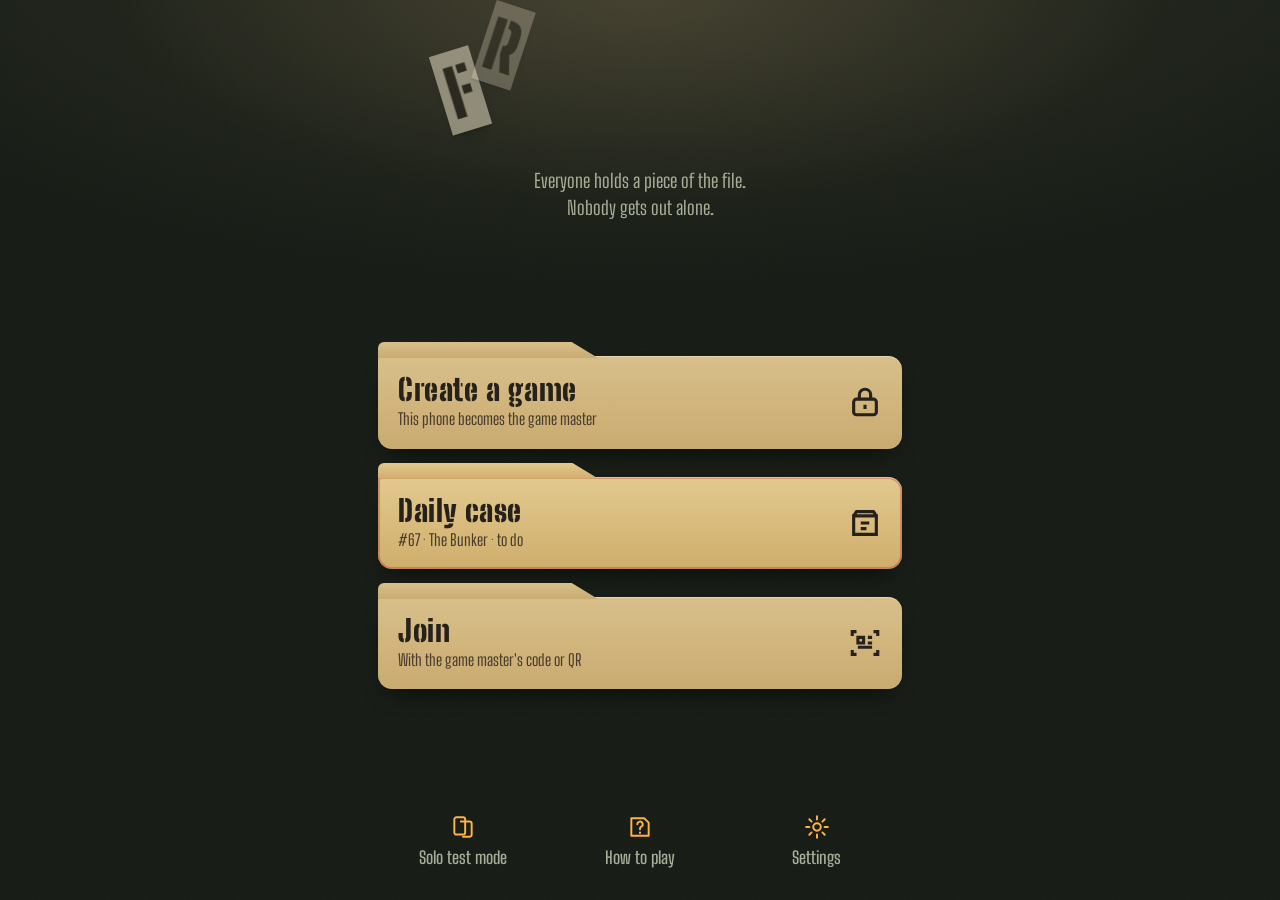
==== commit 3ddbf9a8: "Audit du 18/11 : bouton Retour du téléphone qui revient au menu (ouvre la pause en partie), même pau" ====
--- a/index.html
+++ b/index.html
@@ -3,21 +3,22 @@
 <head>
 <meta charset="utf-8">
 <meta name="viewport" content="width=device-width, initial-scale=1, viewport-fit=cover">
+<meta http-equiv="Content-Security-Policy" content="default-src 'self'; script-src 'self' https://gc.zgo.at; style-src 'self'; img-src 'self' data: https://aulit42369.goatcounter.com; media-src 'self'; font-src 'self'; connect-src 'self' https://aulit42369.goatcounter.com; worker-src 'self'; manifest-src 'self'; object-src 'none'; base-uri 'none'; form-action 'none'">
 <title>Party game entre amis sur téléphone | Fragments</title>
-<meta name="description" content="Party game entre amis sur téléphone : un jeu d'évasion coopératif de 3 à 6 joueurs où chacun tient une pièce du dossier. Gratuit, hors ligne et sans compte.">
+<meta name="description" content="À 3 à 6 autour d'une table, chacun garde sur son téléphone une pièce du dossier. Il faut vous les décrire à voix haute pour trouver la sortie ensemble.">
 <meta name="theme-color" content="#1b211a">
 <meta name="color-scheme" content="dark">
 <link rel="manifest" href="manifest.webmanifest">
 <link rel="icon" href="icons/icon-192.png" type="image/png">
 <link rel="apple-touch-icon" href="icons/icon-192.png">
-<link rel="canonical" href="https://fragments-jeu.github.io/">
+<link rel="canonical" href="https://fragments.aulit42369.fr/">
 <meta property="og:type" content="website">
 <meta property="og:site_name" content="Fragments">
 <meta property="og:locale" content="fr_FR">
 <meta property="og:title" content="Party game entre amis sur téléphone | Fragments">
-<meta property="og:description" content="Party game entre amis sur téléphone : un jeu d'évasion coopératif de 3 à 6 joueurs où chacun tient une pièce du dossier. Gratuit, hors ligne et sans compte.">
-<meta property="og:url" content="https://fragments-jeu.github.io/">
-<meta property="og:image" content="https://fragments-jeu.github.io/og-image.png">
+<meta property="og:description" content="À 3 à 6 autour d'une table, chacun garde sur son téléphone une pièce du dossier. Il faut vous les décrire à voix haute pour trouver la sortie ensemble.">
+<meta property="og:url" content="https://fragments.aulit42369.fr/">
+<meta property="og:image" content="https://fragments.aulit42369.fr/og-image.png">
 <meta property="og:image:width" content="1200">
 <meta property="og:image:height" content="630">
 <meta property="og:image:alt" content="Fragments : un F en papiers déchirés sur un bureau sous la lampe">
@@ -28,9 +29,25 @@
 <link rel="stylesheet" href="css/documents.css">
 <link rel="stylesheet" href="css/fouille.css">
 <link rel="stylesheet" href="css/extras.css">
+<!-- Préchargement : la CSP en <meta> empêche Chrome de repérer les scripts en avance (chargés un par un sinon) -->
+<link rel="preload" href="js/defi.js" as="script">
+<link rel="preload" href="js/engine.js" as="script">
+<link rel="preload" href="js/i18n.js" as="script">
+<link rel="preload" href="js/qr.js" as="script">
+<link rel="preload" href="js/docs.js" as="script">
+<link rel="preload" href="js/audio.js" as="script">
+<link rel="preload" href="js/autres-jeux.js" as="script">
+<link rel="preload" href="js/howto.js" as="script">
+<link rel="preload" href="js/share-image.js" as="script">
+<link rel="preload" href="js/app-etat.js" as="script">
+<link rel="preload" href="js/app-joueur.js" as="script">
+<link rel="preload" href="js/app-mj.js" as="script">
+<link rel="preload" href="js/app-accueil.js" as="script">
+<link rel="preload" href="js/app.js" as="script">
+<link rel="preload" href="js/stats.js" as="script">
 </head>
 <body>
-<div id="app" aria-live="polite"></div>
+<div id="app"></div>
 <noscript><p>Fragments est un party game entre amis sur téléphone : un jeu d'évasion coopératif de 3 à 6 joueurs, chacun tient une pièce du dossier. Gratuit, hors ligne, sans compte. Fragments a besoin de JavaScript.</p></noscript>
 <script src="js/defi.js"></script>
 <script src="js/engine.js"></script>
@@ -51,9 +68,9 @@
   "@context": "https://schema.org",
   "@type": "VideoGame",
   "name": "Fragments",
-  "url": "https://fragments-jeu.github.io/",
-  "description": "Party game entre amis sur téléphone : un jeu d'évasion coopératif de 3 à 6 joueurs où chacun tient une pièce du dossier. Gratuit, hors ligne et sans compte.",
-  "image": "https://fragments-jeu.github.io/og-image.png",
+  "url": "https://fragments.aulit42369.fr/",
+  "description": "À 3 à 6 autour d'une table, chacun garde sur son téléphone une pièce du dossier. Il faut vous les décrire à voix haute pour trouver la sortie ensemble.",
+  "image": "https://fragments.aulit42369.fr/og-image.png",
   "inLanguage": "fr",
   "genre": [
     "Party game",
@@ -75,7 +92,7 @@
   "author": {
     "@type": "Person",
     "name": "Aulit42369",
-    "url": "https://aulit42369.github.io/Site/"
+    "url": "https://aulit42369.fr/Site/"
   },
   "playMode": "CoOp",
   "numberOfPlayers": {
@@ -85,5 +102,7 @@
   }
 }
 </script>
+<!-- Statistiques sans cookie (GoatCounter, chemins /fragments/…) : web public (fragments.aulit42369.fr ou github.io) seulement, jamais dans l'appli ni en local ; opposition : localStorage.skipgc (bouton de privacy.html). Code dans js/stats.js (CSP sans script en ligne). -->
+<script src="js/stats.js"></script>
 </body>
 </html>
--- a/css/ecrans.css
+++ b/css/ecrans.css
@@ -147,3 +147,26 @@
 .passbar input { flex: 1; min-width: 0; height: 56px; padding: 0 14px; border-radius: 12px; border: 0; text-transform: uppercase; letter-spacing: .1em; font-family: var(--f-stencil); font-weight: 900; font-size: 24px; background: #0f130e; color: var(--glow); box-shadow: inset 0 2px 8px #000, inset 0 0 0 1.5px var(--rule); }
 .passbar input::placeholder { color: var(--chalk-dim); letter-spacing: 0; font-family: var(--f-ui); font-weight: 600; font-size: 17px; text-transform: none; }
 .passbar .btn { min-height: 56px; padding: 0 18px; width: auto; }
+
+/* F2 cadenas, F4 pénalité flottante, F8 tampon : transform/opacity seulement */
+.lock { position: relative; }
+.padlock { position: absolute; left: 50%; top: 4px; width: 56px; margin-left: -28px; z-index: 2; color: #8a8f84; pointer-events: none; animation: lock-open .65s both; }
+.padlock svg { display: block; width: 100%; overflow: visible; }
+.padlock::before { content: ''; position: absolute; inset: -20px; border-radius: 50%; background: radial-gradient(circle, rgba(255, 210, 110, .8), transparent 70%); opacity: 0; animation: lock-flash .3s .12s steps(2, jump-none); }
+.padlock .shackle { transform-origin: 14px 26px; animation: shackle-up .5s .1s both; }
+@keyframes lock-open { 0% { color: #8a8f84; transform: scale(.7); opacity: 0; } 20% { opacity: 1; } 45% { color: #ffcf5a; transform: scale(1.12); } 70% { transform: scale(.97); } 100% { color: #ffcf5a; transform: scale(1); opacity: 1; } }
+@keyframes lock-flash { 0%, 100% { opacity: 0; } 50% { opacity: 1; } }
+@keyframes shackle-up { to { transform: translateY(-7px) rotate(-28deg); } }
+.vfd.hit::after { content: ''; position: absolute; inset: 0; border-radius: inherit; background: #ff3a22; opacity: 0; pointer-events: none; animation: hit-flash .3s; }
+@keyframes hit-flash { 0%, 100% { opacity: 0; } 40% { opacity: .35; } }
+.penalty-float { position: fixed; z-index: 70; transform: translate(-50%, -50%); font-family: var(--f-stencil); font-weight: 900; font-size: 34px; color: #ff6a55; text-shadow: 0 0 10px #ff2a10, 0 2px 0 #000; pointer-events: none; animation: penalty-up .8s ease-out forwards; }
+@keyframes penalty-up { 0% { opacity: 0; transform: translate(-50%, -50%) scale(.6); } 15% { opacity: 1; transform: translate(-50%, -50%) scale(1.15); } 100% { opacity: 0; transform: translate(-50%, calc(-50% - 24px)) scale(1); } }
+.end .verdict { display: inline-block; position: relative; align-self: center; animation: verdict-stamp .55s cubic-bezier(.2, 1.6, .4, 1) both; }
+.end .verdict.win { color: var(--ok); }
+.end .verdict.lose { color: #ff6a55; }
+.end .verdict::after { content: ''; position: absolute; inset: -8px -14px; border: 3px solid currentColor; border-radius: 10px; opacity: 0; animation: verdict-ring .5s .15s ease-out; }
+@keyframes verdict-stamp { 0% { transform: rotate(-8deg) scale(2.2); opacity: 0; } 30% { transform: rotate(-3deg) scale(1); opacity: 1; } 45% { transform: translate(3px, -2px) rotate(-3deg); } 60% { transform: translate(-3px, 2px) rotate(-3deg); } 100% { transform: rotate(-3deg); opacity: 1; } }
+@keyframes verdict-ring { 0% { opacity: .8; transform: scale(.9); } 100% { opacity: 0; transform: scale(1.25); } }
+@media (prefers-reduced-motion: reduce) {
+  .penalty-float, .padlock::before, .vfd.hit::after { display: none; }
+}
--- a/css/fouille.css
+++ b/css/fouille.css
@@ -11,6 +11,7 @@
 .scene { display: block; width: 100%; height: auto; touch-action: manipulation; }
 .zone-name { position: absolute; left: 10px; top: 8px; padding: 3px 10px; border-radius: 6px; background: rgba(0, 0, 0, .55); font-family: var(--f-stencil); font-weight: 700; font-size: 16px; letter-spacing: .04em; color: var(--chalk); pointer-events: none; z-index: 1; }
 .hs { cursor: pointer; outline: none; }
+.hs:focus-visible { outline: 2px solid var(--glow); outline-offset: 2px; }
 .hs .hit { fill: transparent; }
 .hs .ring { fill: rgba(255, 210, 140, .06); stroke: var(--glow); stroke-width: 1.4; stroke-dasharray: 3 4; opacity: .75; transform-box: fill-box; transform-origin: center; animation: hs-breathe 2.6s ease-in-out infinite; }
 .hs .glint { fill: #fff6dc; filter: drop-shadow(0 0 3px var(--glow)); animation: glint 2.6s ease-in-out infinite; }
--- a/css/extras.css
+++ b/css/extras.css
@@ -18,9 +18,42 @@
 .autres li + li { border-top: 1px dashed rgba(91, 82, 68, .45); }
 .autres a { display: grid; grid-template-columns: auto 1fr auto; grid-template-areas: 'n b f' 'n s f'; column-gap: 12px; align-items: center;
   min-height: 64px; padding: 10px 2px; color: inherit; text-decoration: none; }
-.autres a i { grid-area: n; font: 700 13px var(--f-type); font-style: normal; color: var(--red); transform: rotate(-8deg); }
+.autres a i { grid-area: n; font: 700 13px var(--f-type); font-style: normal; color: #9a2721; /* ≥ 4,5:1 sur le papier */ transform: rotate(-8deg); }
 .autres a b { grid-area: b; font: 900 21px var(--f-stencil); letter-spacing: .05em; }
 .autres a span { grid-area: s; font: 400 15px var(--f-type); color: var(--ink-soft); line-height: 1.3; }
 .autres a svg { grid-area: f; width: 22px; height: 22px; fill: none; stroke: var(--red); stroke-width: 2.4; stroke-linecap: round; stroke-linejoin: round; transition: transform .2s; }
 .autres a:hover svg, .autres a:focus-visible svg { transform: translateX(4px); }
 .autres a:focus-visible { outline: 2px solid var(--red); outline-offset: 2px; }
+
+/* ===== Audit du 18/11/2026 ===== */
+/* Classes utilitaires : plus aucun attribut style dans le HTML généré (CSP sans 'unsafe-inline') */
+.m0 { margin: 0; } .mt4 { margin-top: 4px; } .mt6 { margin-top: 6px; } .mt10 { margin-top: 10px; } .mt12 { margin-top: 12px; }
+.mt18 { margin-top: 18px; } .mt20 { margin-top: 20px; } .mt22 { margin-top: 22px; } .mb14 { margin-bottom: 14px; } .my16 { margin: 16px 0; }
+.tc { text-align: center; } .intro.gauche { text-align: left; }
+.scan-video { width: 100%; border-radius: 10px; background: #000; }
+.btn.compact { width: auto; flex: none; min-height: 44px; padding: 0 16px; font-size: 17px; } /* « Effacer » : ne casse plus « Partie en cours » sur 3 lignes */
+.stub { display: grid; grid-template-columns: 1fr auto 1fr; align-items: center; gap: 8px; margin: 6px 0 12px; font-family: var(--f-stencil); font-weight: 900; text-align: center; }
+.stub-k { font: 13px var(--f-type); }
+.stub-v { font-size: 40px; letter-spacing: .06em; }
+.stub-fl { font-size: 26px; }
+.stub-pied { grid-column: 1 / -1; display: flex; justify-content: space-around; border-top: 1px dashed #a2874d; padding-top: 8px; font: 700 15px var(--f-type); }
+/* Interrupteurs : zone de touche 44 px (piste dessinée de 32 px au milieu) */
+.switch { height: 44px; background: none; box-shadow: none; }
+.switch::before { content: ''; position: absolute; left: 0; right: 0; top: 6px; height: 32px; border-radius: 16px; background: var(--desk-3); box-shadow: inset 0 0 0 1.5px var(--rule); transition: background .2s; }
+.switch::after { top: 10px; }
+.switch[aria-checked='true'] { background: none; }
+.switch[aria-checked='true']::before { background: var(--glow-dim); }
+.switch:focus-visible { outline: 2px solid var(--glow); outline-offset: 2px; border-radius: 16px; }
+/* Onglets du mode solo : passent à la ligne au lieu d'être coupés à droite sans indice ; 44 px de haut */
+.tabs { flex-wrap: wrap; overflow: visible; }
+.tabs button { min-height: 44px; }
+/* Lien légal : même place (bas des réglages) et même taille dans les 4 jeux */
+.lien-legal { display: inline-flex !important; align-items: center; min-height: 44px; font-size: 16px; text-decoration: underline; text-underline-offset: 3px; }
+/* N° du Dossier du jour : tampon plein (contraste ≥ 4,5:1 sur le papier) */
+.folder.daily .stamp { opacity: 1; }
+/* Feuille de pause : Reprendre / Recommencer / Menu */
+.pause-card .stack { margin-top: 8px; }
+.pause-card h3 { text-align: center; }
+/* « Mouvement réduit » coché dans les Réglages : même effet que la préférence du système */
+html.rm *, html.rm *::before, html.rm *::after { animation-duration: .01ms !important; animation-iteration-count: 1 !important; transition-duration: .01ms !important; }
+html.rm .penalty-float, html.rm .padlock::before, html.rm .vfd.hit::after { display: none; }
